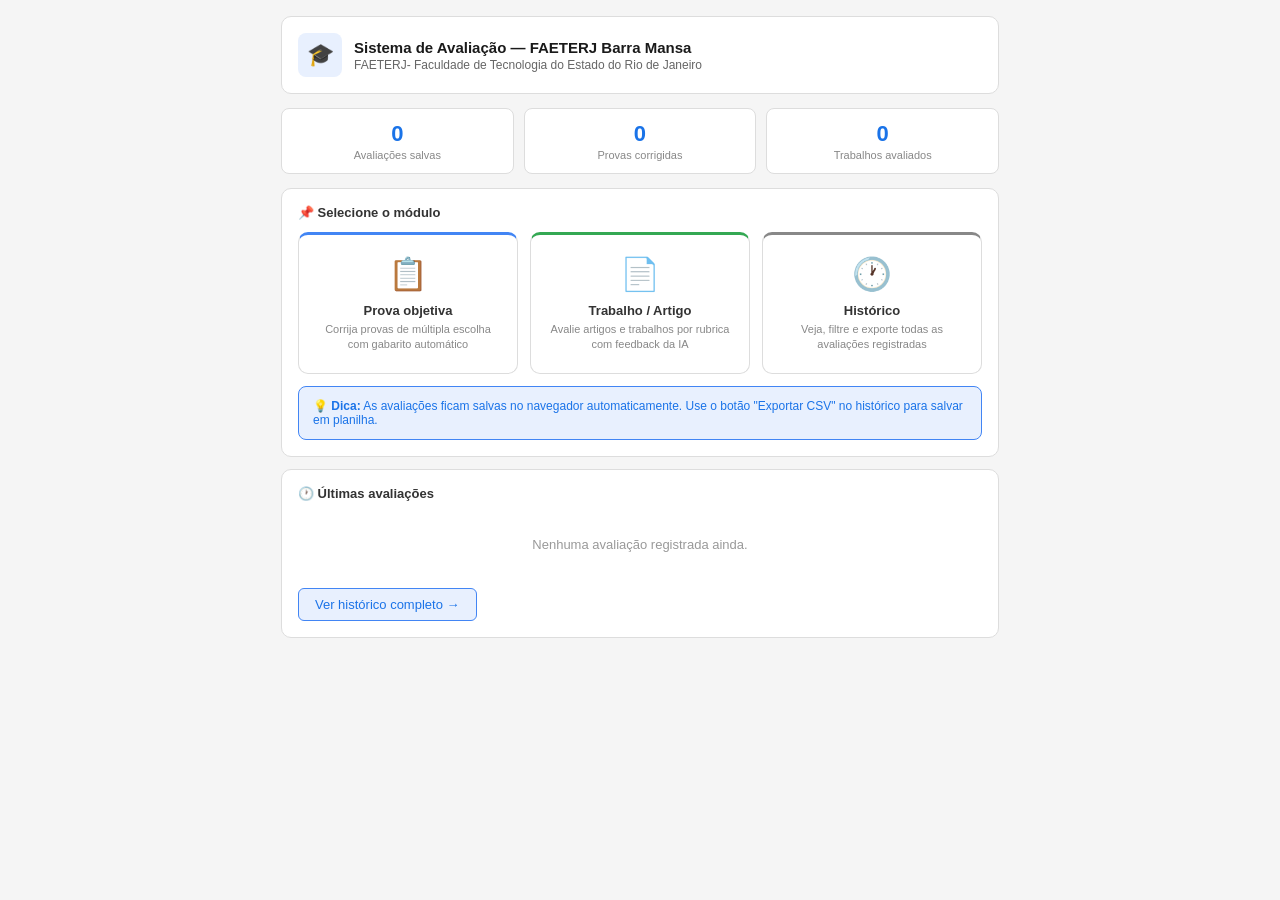
==== index.html @ 758d8c72 "Commit inicial do Sistema de Avaliação FAETERJ Sistema web para correção de provas objetivas (com le" ====
<!DOCTYPE html>
<html lang="pt-BR">
<head>
  <meta charset="UTF-8">
  <meta http-equiv="refresh" content="0; url=pages/index.html">
  <title>Sistema de Avaliação — FAETERJ</title>
</head>
<body>
  <p>Redirecionando... se nada acontecer, <a href="pages/index.html">clique aqui</a>.</p>
</body>
</html>
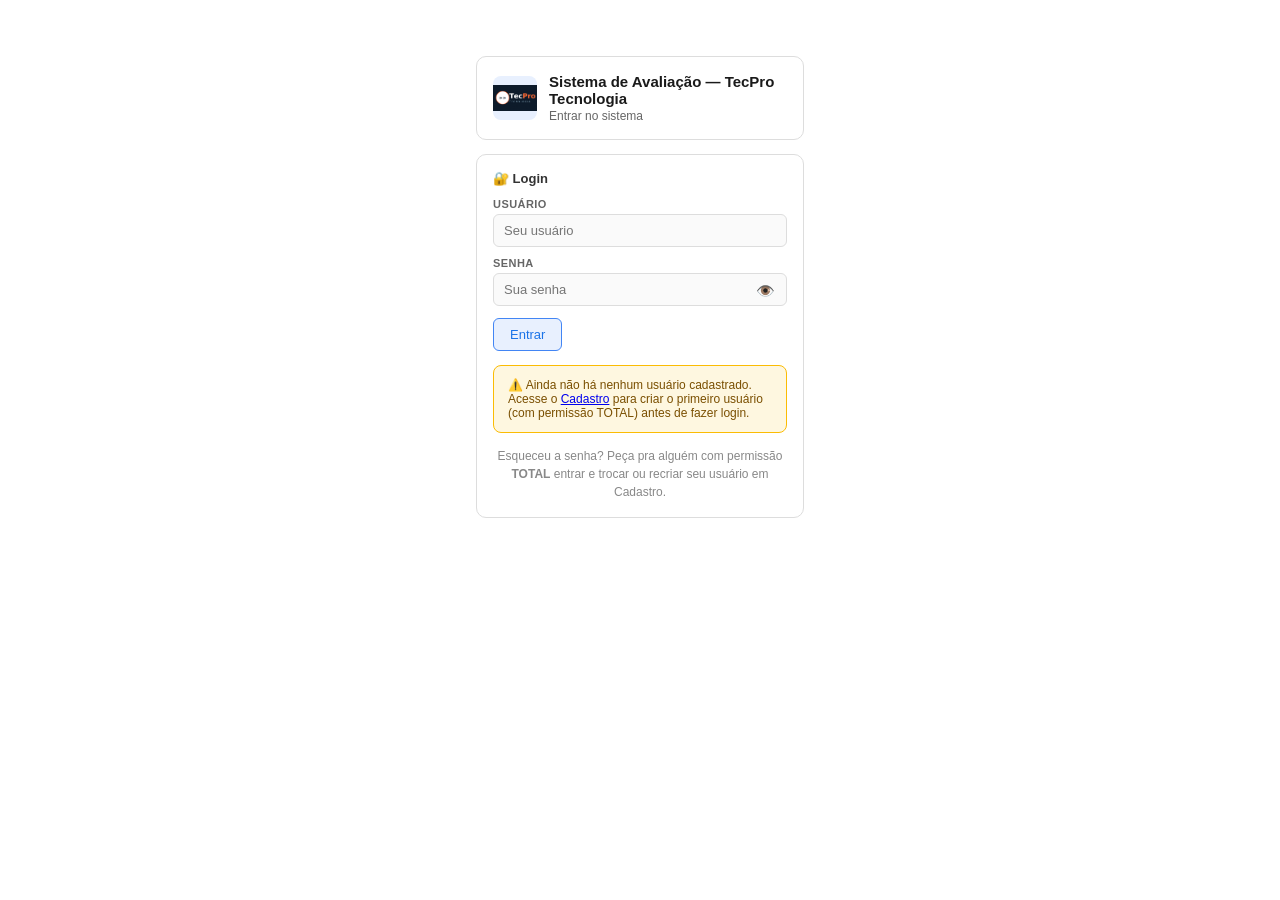
==== commit 0254d234: "Rebrand: substitui logo e menções da FAETERJ por TecPro Tecnologia Troca o logo em todas as telas (l" ====
--- a/index.html
+++ b/index.html
@@ -3,7 +3,7 @@
 <head>
   <meta charset="UTF-8">
   <meta http-equiv="refresh" content="0; url=pages/index.html">
-  <title>Sistema de Avaliação — FAETERJ</title>
+  <title>Sistema de Avaliação — TecPro Tecnologia</title>
 </head>
 <body>
   <p>Redirecionando... se nada acontecer, <a href="pages/index.html">clique aqui</a>.</p>
